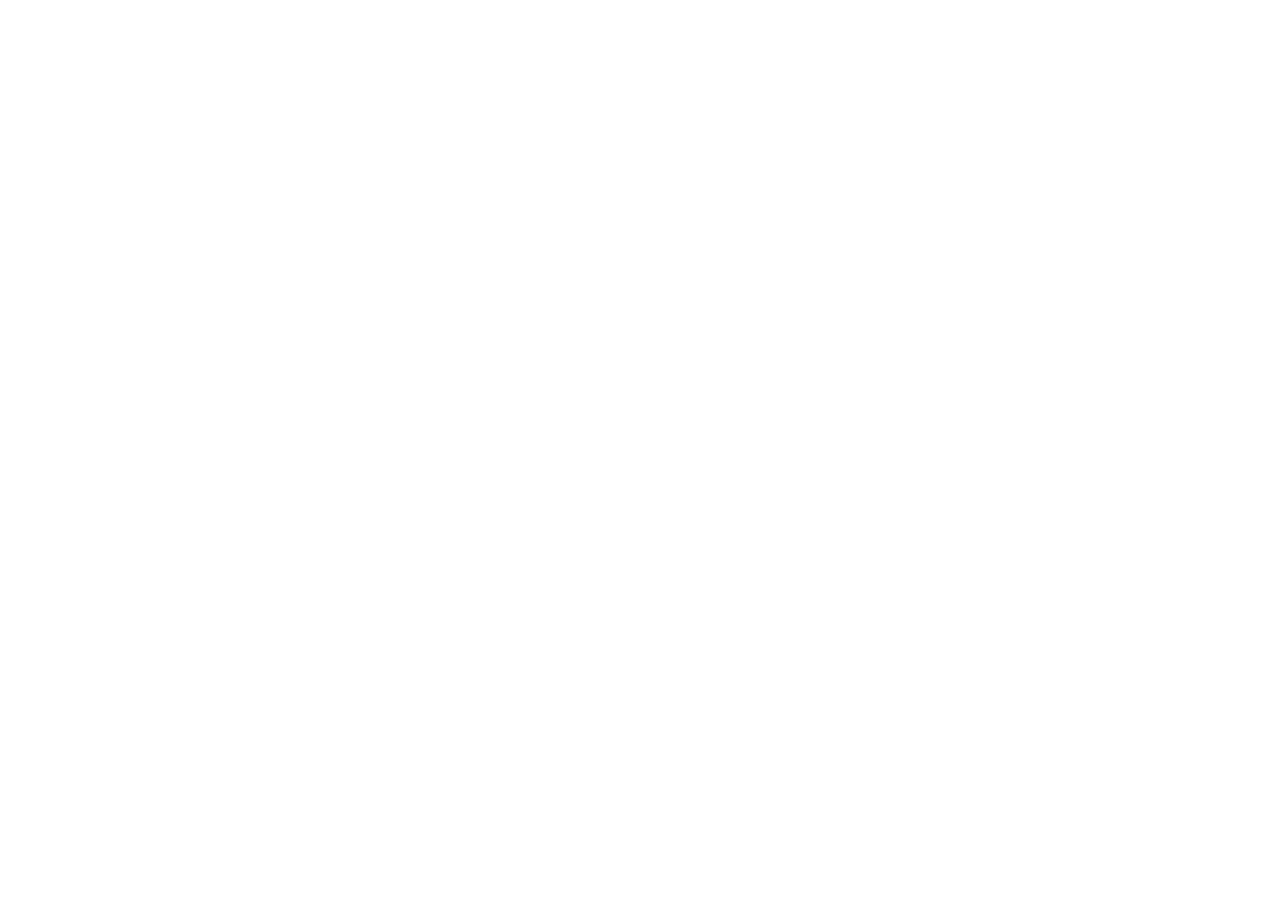
==== FrontEnd/login.html @ 883267e2 "modification css nav" ====
<!DOCTYPE html>
<html lang="fr">
    <head>
        <meta charset="UTF-8">
        <title>Login - Sophie Bluel</title>
        <meta name="viewport" content="width=device-width, initial-scale=1.0">
        <link rel="preconnect" href="https://fonts.googleapis.com">
        <link rel="preconnect" href="https://fonts.gstatic.com" crossorigin>
        <link href="https://fonts.googleapis.com/css2?family=Syne:wght@700;800&family=Work+Sans&display=swap" rel="stylesheet">
        <meta name="description" content="">
        <link rel="stylesheet" href="./assets/style.css">
        <script src="connexion.js"></script>
    </head>
</html>
---- FrontEnd/assets/style.css ----
/* http://meyerweb.com/eric/tools/css/reset/
   v2.0 | 20110126
   License: none (public domain)
*/

html, body, div, span, applet, object, iframe,
h1, h2, h3, h4, h5, h6, p, blockquote, pre,
a, abbr, acronym, address, big, cite, code,
del, dfn, em, img, ins, kbd, q, s, samp,
small, strike, strong, sub, sup, tt, var,
b, u, i, center,
dl, dt, dd, ol, ul, li,
fieldset, form, label, legend,
table, caption, tbody, tfoot, thead, tr, th, td,
article, aside, canvas, details, embed,
figure, figcaption, footer, header, hgroup,
menu, nav, output, ruby, section, summary,
time, mark, audio, video {
	margin: 0;
	padding: 0;
	border: 0;
	font-size: 100%;
	font: inherit;
	vertical-align: baseline;
}
/* HTML5 display-role reset for older browsers */
article, aside, details, figcaption, figure,
footer, header, hgroup, menu, nav, section {
	display: block;
}
body {
	line-height: 1;
}
ol, ul {
	list-style: none;
}
blockquote, q {
	quotes: none;
}
blockquote:before, blockquote:after,
q:before, q:after {
	content: '';
	content: none;
}
table {
	border-collapse: collapse;
	border-spacing: 0;
}

/** end reset css**/

body {
	max-width: 1140px;
	margin:auto;
	font-family: 'Work Sans' ;
	font-size: 14px;
}

/** Header **/

header {
	display: flex;
	justify-content: space-between;
	margin: 50px 0;
	height: 42px;
}

h1{
	display: flex;
	flex-direction: column;
	justify-content: space-between;
	font-family: 'Syne';
	font-size: 22px;
	font-weight: 800;
	color: #B1663C
}

h1 > span {
	font-family: 'Work Sans';
	font-weight: 400;
	font-size:10px;
	letter-spacing: 0.1em;
	text-transform: uppercase;
}

nav ul {
	display: flex;
	align-items: center;
	justify-content: center;
	list-style-type: none;
}

nav li {
	padding: 10px 30px;
	font-size: 16px;
	font-weight: 400;
}

li:hover {
	color: #000000;
	font-weight: 700;
}

nav li img {
	font-size: 19px;
	width: 19px;
	height: 19px;
}

/** Main **/

main {
	padding: 0 100px;
}

/** Sections **/

h2{
	font-family: 'Syne';
	font-weight: 700;
	font-size: 30px;
	color: #1D6154;
}

section {
	margin: 50px 0
}

/** Introduction **/

#introduction {
	display: flex;
	align-items: center;
	
}
#introduction figure {
	flex: 1
}
#introduction img {
	display: block;
	margin: 0px;
	width: 474px;
}

#introduction article {
	flex: 1;
	padding: 0 60px;
}

#introduction h2 {
	margin-bottom: 1em;
}

#introduction p {
	margin-bottom: 1.5em;
	width: 404px;
	font-size: 14px;
}

/** Portfolio **/

#portfolio h2 {
	text-align: center;
	margin-bottom: 1em;
}

.filters {
	display: flex;
	flex-direction: row;
	justify-content: center;
	align-items: center;
	margin-bottom: 2em;
	gap: 10px;
}

.filters button{
	color: #1D6154;
	border: 1px solid #1D6154;
	border-radius: 60px;
	background-color: white;
	height: 37px;
	font-family: 'Syne';
	font-size: 16px;
	font-weight: 700;
	min-width: 100px;
	padding: 0 10px
}

.filters .filtre-actif{
	background-color: #1D6154;
	color: white;
}

.gallery {
	width: 100%;
	display: grid;
	grid-template-columns: 1fr 1fr 1fr;
	grid-column-gap: 20px;
	grid-row-gap: 20px;
}

.gallery img {
	width: 100%;

}

/** Contact **/

#contact {
	width: 50%;
margin: auto;
}
#contact > * {
	text-align: center;

}
#contact h2{
	margin-bottom: 20px;
}
#contact form {
	text-align: left;
	margin-top:30px;
	display: flex;
	flex-direction: column;
}

#contact input {
	height: 50px;
	font-size: 1.2em;
	border: none;
	box-shadow: 0px 4px 14px rgba(0, 0, 0, 0.09);
}
#contact label {
	margin: 2em 0 1em 0;
}
#contact textarea {
	border: none;
	box-shadow: 0px 4px 14px rgba(0, 0, 0, 0.09);
}

input[type="submit"]{
	font-family: 'Syne';
	font-weight: 700;
	color: white;
	background-color: #1D6154;
	margin : 2em auto ;
	width: 180px;
	text-align: center;
	border-radius: 60px ;
}

/** Footer **/

footer nav ul {
	display: flex;
	justify-content: flex-end;
	margin: 2em
}
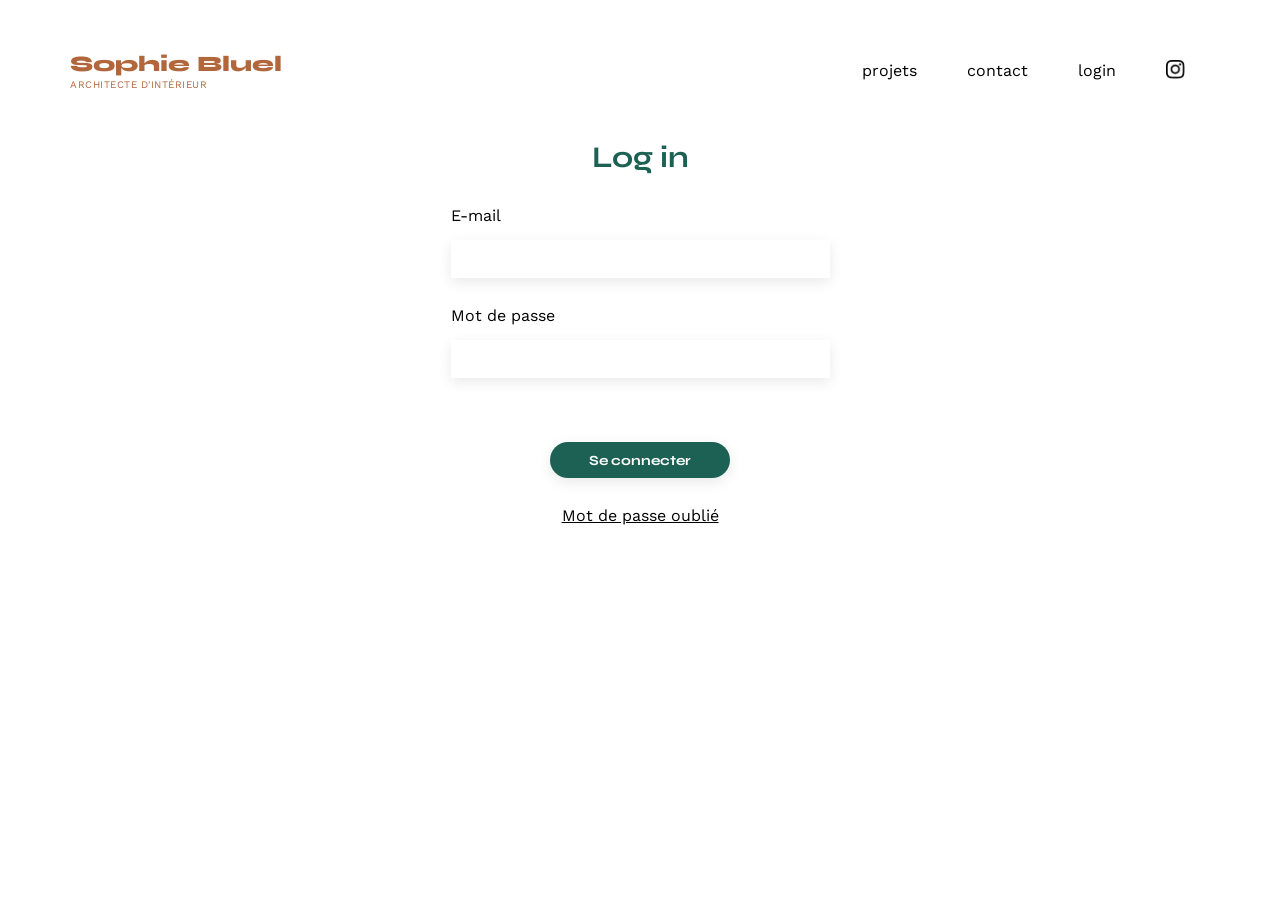
==== commit bb3ede9c: "creation login html et css" ====
--- a/FrontEnd/login.html
+++ b/FrontEnd/login.html
@@ -9,6 +9,32 @@
         <link href="https://fonts.googleapis.com/css2?family=Syne:wght@700;800&family=Work+Sans&display=swap" rel="stylesheet">
         <meta name="description" content="">
         <link rel="stylesheet" href="./assets/style.css">
+        <link rel="stylesheet" href="login.css">
         <script src="connexion.js"></script>
     </head>
+    <body>
+        <header>
+            <h1>Sophie Bluel <span>Architecte d'intérieur</span></h1>
+            <nav>
+                <ul>
+                    <li><a href="#portfolio">projets</a></li>
+                    <li><a href="#contact">contact</a></li>
+                    <li><a href="login.html" target="_blank">login</a></li>
+                    <li><a href="#"><img src="assets\icons\Vector.png" alt="Instagram"></a></li>
+                </ul>
+            </nav>
+        </header>
+        <main>
+            <section id="login-section">
+                <h2>Log in</h2>
+                <form id="login-form" action="#" method="post">
+                    <label for="email">E-mail</label>
+                    <input type="text" name="email" id="email" class="text-input" required>
+                    <label for="password">Mot de passe</label>
+                    <input type="password" name="password" id="password" class="text-input" required>
+                    <input type="submit" value="Se connecter">
+                    <a href="#">Mot de passe oublié</a>
+            </section>
+        </main>
+    </body>
 </html>
--- a/FrontEnd/assets/style.css
+++ b/FrontEnd/assets/style.css
@@ -68,7 +68,7 @@
 h1{
 	display: flex;
 	flex-direction: column;
-	justify-content: space-between;
+	justify-content: space-around;
 	font-family: 'Syne';
 	font-size: 22px;
 	font-weight: 800;
@@ -79,7 +79,7 @@
 	font-family: 'Work Sans';
 	font-weight: 400;
 	font-size:10px;
-	letter-spacing: 0.1em;
+	letter-spacing: 0.05em;
 	text-transform: uppercase;
 }
 
@@ -91,22 +91,33 @@
 }
 
 nav li {
-	padding: 10px 30px;
+	padding: 10px 25px;
 	font-size: 16px;
 	font-weight: 400;
-}
-
-li:hover {
+	text-decoration: none;
+}
+
+nav li a:visited, nav li a {
+	color: inherit;
+	text-decoration: none;
+}
+
+li:hover, li a:hover {
 	color: #000000;
 	font-weight: 700;
-}
-
-nav li img {
-	font-size: 19px;
+	text-decoration: none;
+}
+
+nav li  a img {
 	width: 19px;
 	height: 19px;
 }
 
+nav li a img:hover{
+	color: #000000;
+	font-weight: 700;
+}
+
 /** Main **/
 
 main {
@@ -123,7 +134,7 @@
 }
 
 section {
-	margin: 50px 0
+	margin: 140px 0
 }
 
 /** Introduction **/
@@ -144,7 +155,7 @@
 
 #introduction article {
 	flex: 1;
-	padding: 0 60px;
+	padding: 0 70px;
 }
 
 #introduction h2 {
@@ -155,13 +166,14 @@
 	margin-bottom: 1.5em;
 	width: 404px;
 	font-size: 14px;
+	font-weight: 400;
 }
 
 /** Portfolio **/
 
 #portfolio h2 {
 	text-align: center;
-	margin-bottom: 1em;
+	margin-bottom: 1.5em;
 }
 
 .filters {
@@ -169,7 +181,7 @@
 	flex-direction: row;
 	justify-content: center;
 	align-items: center;
-	margin-bottom: 2em;
+	margin-bottom: 3.5em;
 	gap: 10px;
 }
 
@@ -204,35 +216,48 @@
 
 }
 
+.gallery figcaption {
+	margin-top: 5px;
+}
+
 /** Contact **/
 
 #contact {
 	width: 50%;
-margin: auto;
+	margin: auto;
+	width: 379px;
 }
 #contact > * {
 	text-align: center;
-
+	font-size: 16px;
+	font-weight: 400;
 }
 #contact h2{
 	margin-bottom: 20px;
+	font-size: 30px;
+	font-weight: 700;
 }
 #contact form {
 	text-align: left;
-	margin-top:30px;
 	display: flex;
 	flex-direction: column;
 }
 
 #contact input {
-	height: 50px;
-	font-size: 1.2em;
+	height: 36px;
+	font-size: 14px;
 	border: none;
 	box-shadow: 0px 4px 14px rgba(0, 0, 0, 0.09);
-}
+	margin-bottom: 1em;
+}
+
+
+
 #contact label {
 	margin: 2em 0 1em 0;
-}
+	
+}
+
 #contact textarea {
 	border: none;
 	box-shadow: 0px 4px 14px rgba(0, 0, 0, 0.09);
@@ -247,6 +272,12 @@
 	width: 180px;
 	text-align: center;
 	border-radius: 60px ;
+	margin-top: 50px;
+}
+
+input[type="submit"]:hover {
+	cursor: pointer;
+	background-color: #0E2F28;
 }
 
 /** Footer **/
--- a/FrontEnd/login.css
+++ b/FrontEnd/login.css
@@ -0,0 +1,61 @@
+#login-section {
+	width: 50%;
+	margin: auto;
+    width: 379px;
+}
+#login-section > * {
+	text-align: center;
+	font-size: 16px;
+	font-weight: 400;
+}
+#login-section h2{
+	margin-bottom: 20px;
+	font-size: 30px;
+	font-weight: 700;
+}
+#login-section form {
+	text-align: left;
+	display: flex;
+	flex-direction: column;
+}
+
+#login-section input {
+	height: 36px;
+	font-size: 14px;
+	border: none;
+	box-shadow: 0px 4px 14px rgba(0, 0, 0, 0.09);
+	margin-bottom: 1em;
+}
+
+#login-section a{
+    color: #000000;
+    display: block;
+    text-align: center;
+    margin-top: 1em;
+}
+
+#login-section label {
+	margin: 1em 0 1em 0;
+}
+
+#login-section textarea {
+	border: none;
+	box-shadow: 0px 4px 14px rgba(0, 0, 0, 0.09);
+}
+
+input[type="submit"]{
+	font-family: 'Syne';
+	font-weight: 700;
+	color: white;
+	background-color: #1D6154;
+	margin : 2em auto ;
+	width: 180px;
+	text-align: center;
+	border-radius: 60px ;
+	margin-top: 50px;
+}
+
+input[type="submit"]:hover {
+	cursor: pointer;
+	background-color: #0E2F28;
+}
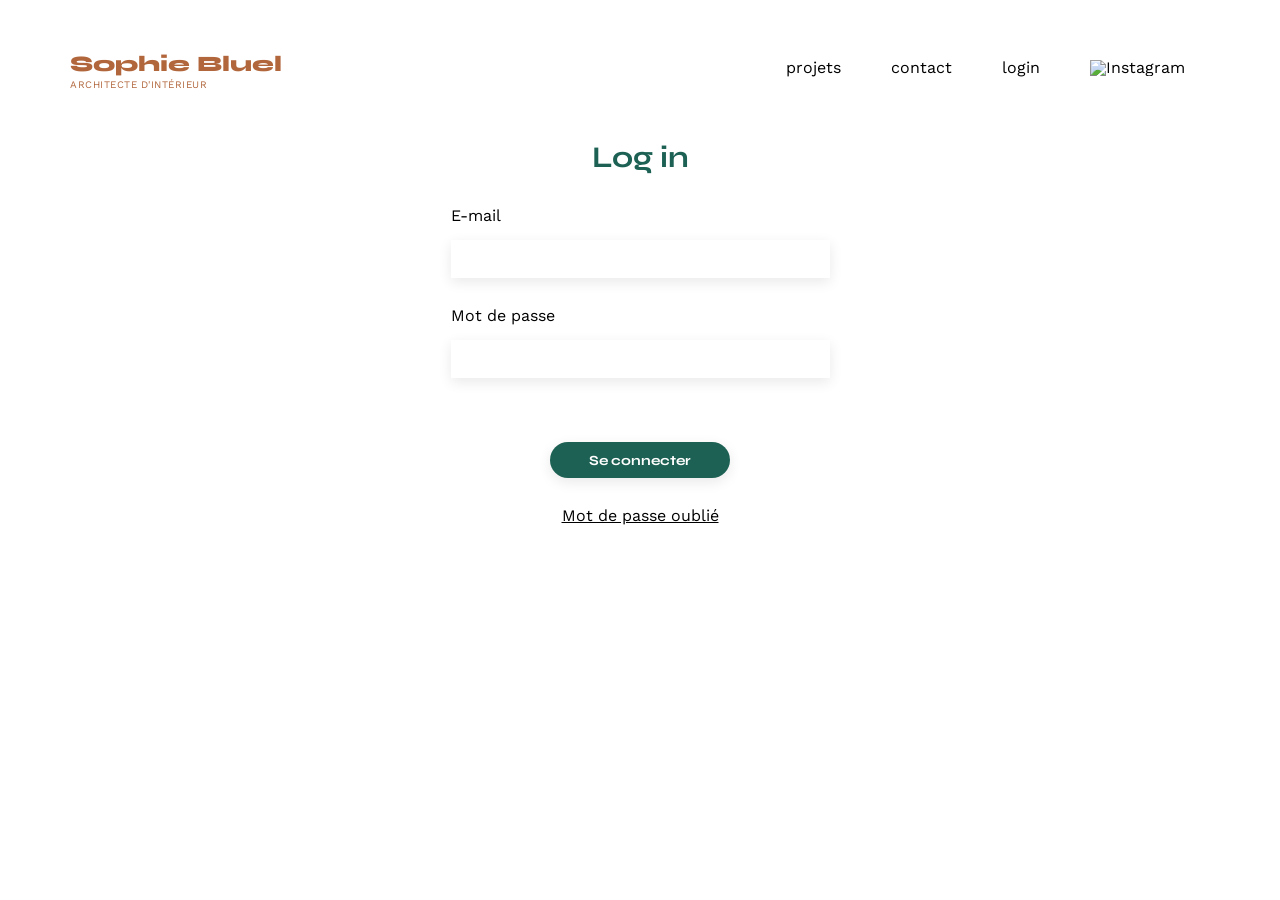
==== commit 7d3bee73: "realisation login et lien nav" ====
--- a/FrontEnd/login.html
+++ b/FrontEnd/login.html
@@ -11,16 +11,17 @@
         <link rel="stylesheet" href="./assets/style.css">
         <link rel="stylesheet" href="login.css">
         <script src="connexion.js"></script>
+        <script src="script.js"></script>
     </head>
     <body>
         <header>
             <h1>Sophie Bluel <span>Architecte d'intérieur</span></h1>
             <nav>
                 <ul>
-                    <li><a href="#portfolio">projets</a></li>
-                    <li><a href="#contact">contact</a></li>
+                    <li><a href="index.html" target="_blank">projets</a></li>
+                    <li><a href="index.html#contact" target="_blank">contact</a></li>
                     <li><a href="login.html" target="_blank">login</a></li>
-                    <li><a href="#"><img src="assets\icons\Vector.png" alt="Instagram"></a></li>
+                    <li><a href="#"><img src="assets\icons\instagram.png" alt="Instagram"></a></li>
                 </ul>
             </nav>
         </header>
--- a/FrontEnd/assets/style.css
+++ b/FrontEnd/assets/style.css
@@ -108,14 +108,9 @@
 	text-decoration: none;
 }
 
-nav li  a img {
+nav img {
 	width: 19px;
 	height: 19px;
-}
-
-nav li a img:hover{
-	color: #000000;
-	font-weight: 700;
 }
 
 /** Main **/
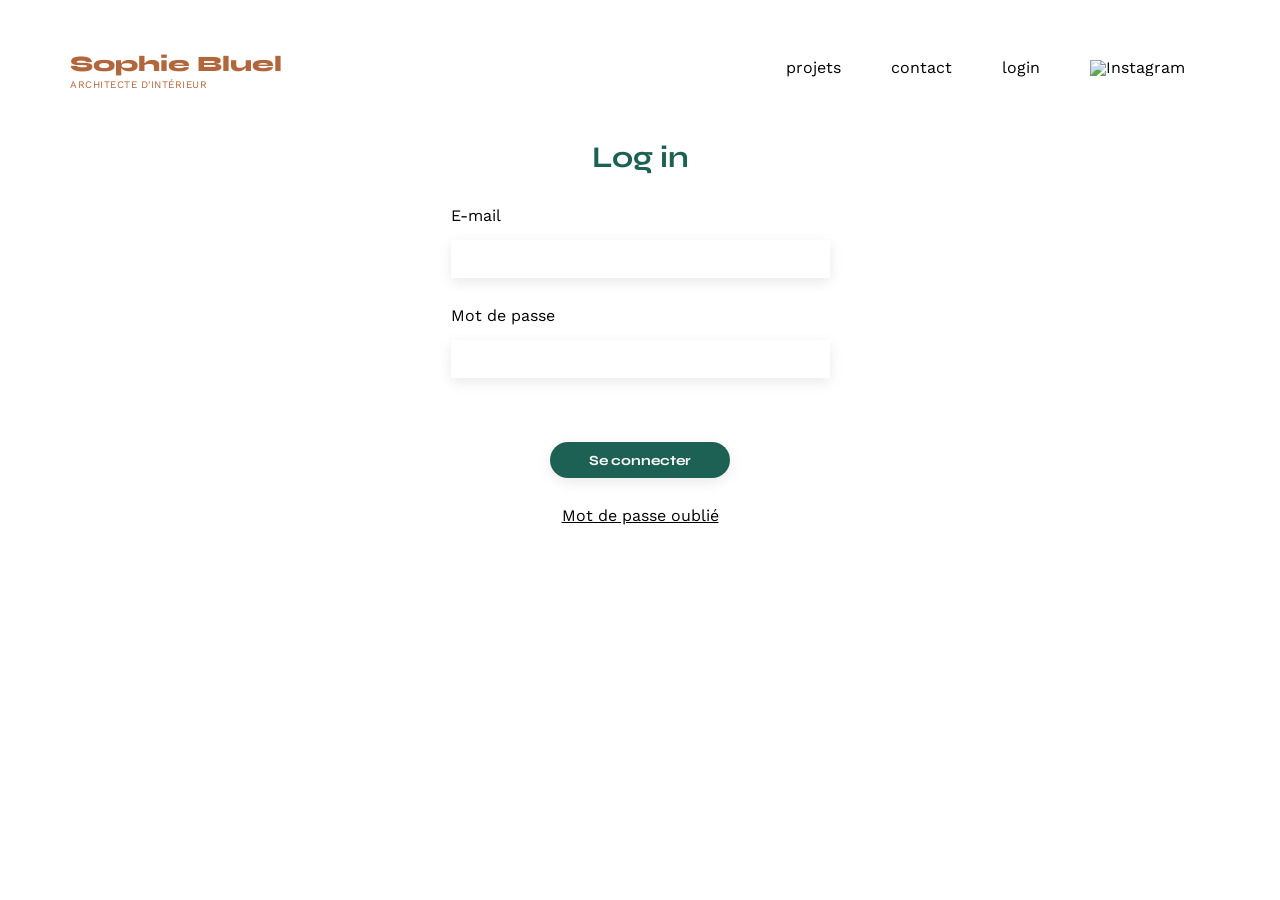
==== commit 5778f005: "ajout listener log in" ====
--- a/FrontEnd/login.html
+++ b/FrontEnd/login.html
@@ -10,8 +10,7 @@
         <meta name="description" content="">
         <link rel="stylesheet" href="./assets/style.css">
         <link rel="stylesheet" href="login.css">
-        <script src="connexion.js"></script>
-        <script src="script.js"></script>
+        <script type="module" src="script.js"></script>
     </head>
     <body>
         <header>
@@ -28,7 +27,7 @@
         <main>
             <section id="login-section">
                 <h2>Log in</h2>
-                <form id="login-form" action="#" method="post">
+                <form id="login-form"  method="post">
                     <label for="email">E-mail</label>
                     <input type="text" name="email" id="email" class="text-input" required>
                     <label for="password">Mot de passe</label>
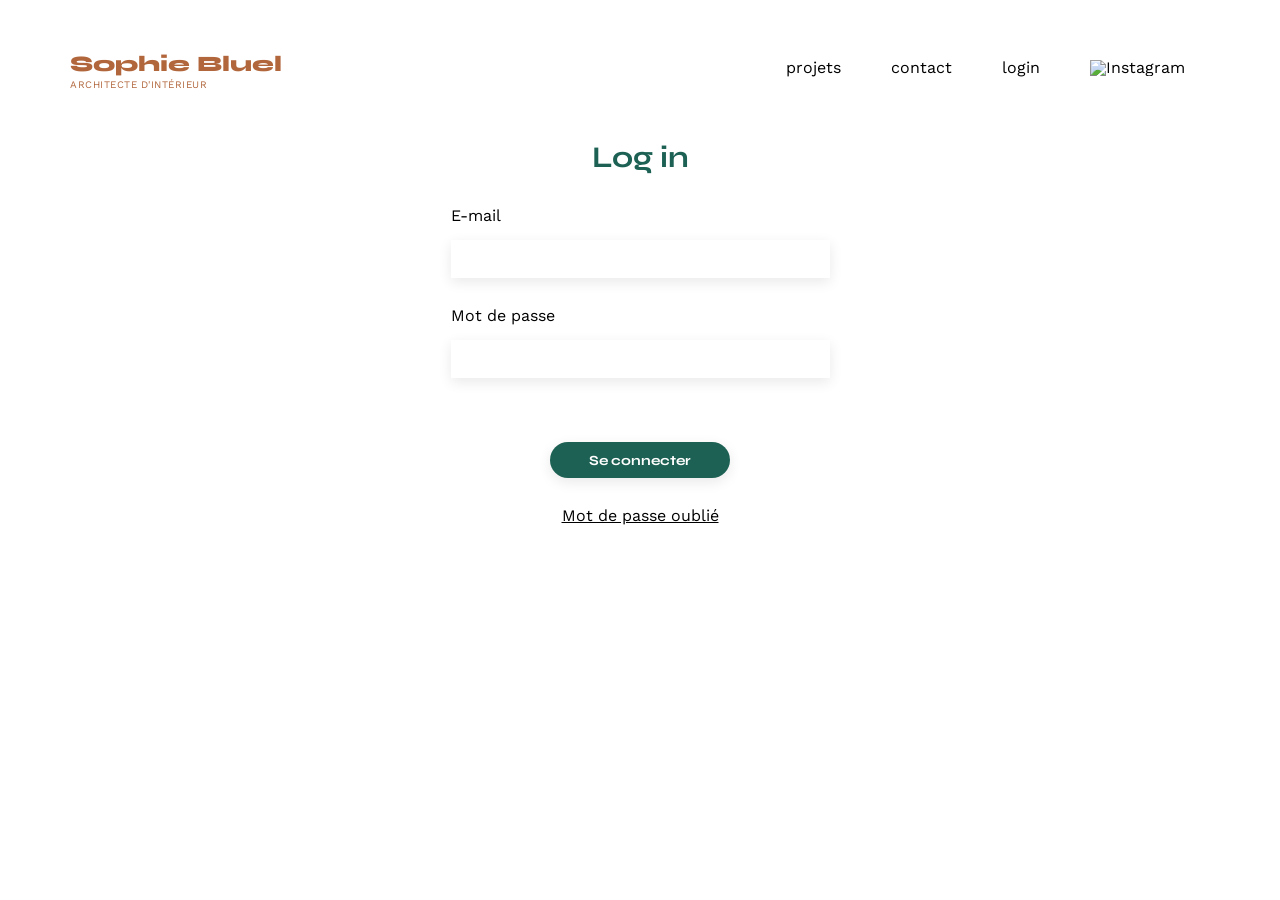
==== commit 292ca4d5: "renvoie page accueil connexion + message erreur" ====
--- a/FrontEnd/login.html
+++ b/FrontEnd/login.html
@@ -10,7 +10,7 @@
         <meta name="description" content="">
         <link rel="stylesheet" href="./assets/style.css">
         <link rel="stylesheet" href="login.css">
-        <script type="module" src="script.js"></script>
+        <script type="module" src="connexion.js"></script>
     </head>
     <body>
         <header>
--- a/FrontEnd/login.css
+++ b/FrontEnd/login.css
@@ -58,4 +58,10 @@
 input[type="submit"]:hover {
 	cursor: pointer;
 	background-color: #0E2F28;
+}
+
+#login-section form span {
+	display: block;
+	margin-top: 1em;
+	text-align: center;
 }
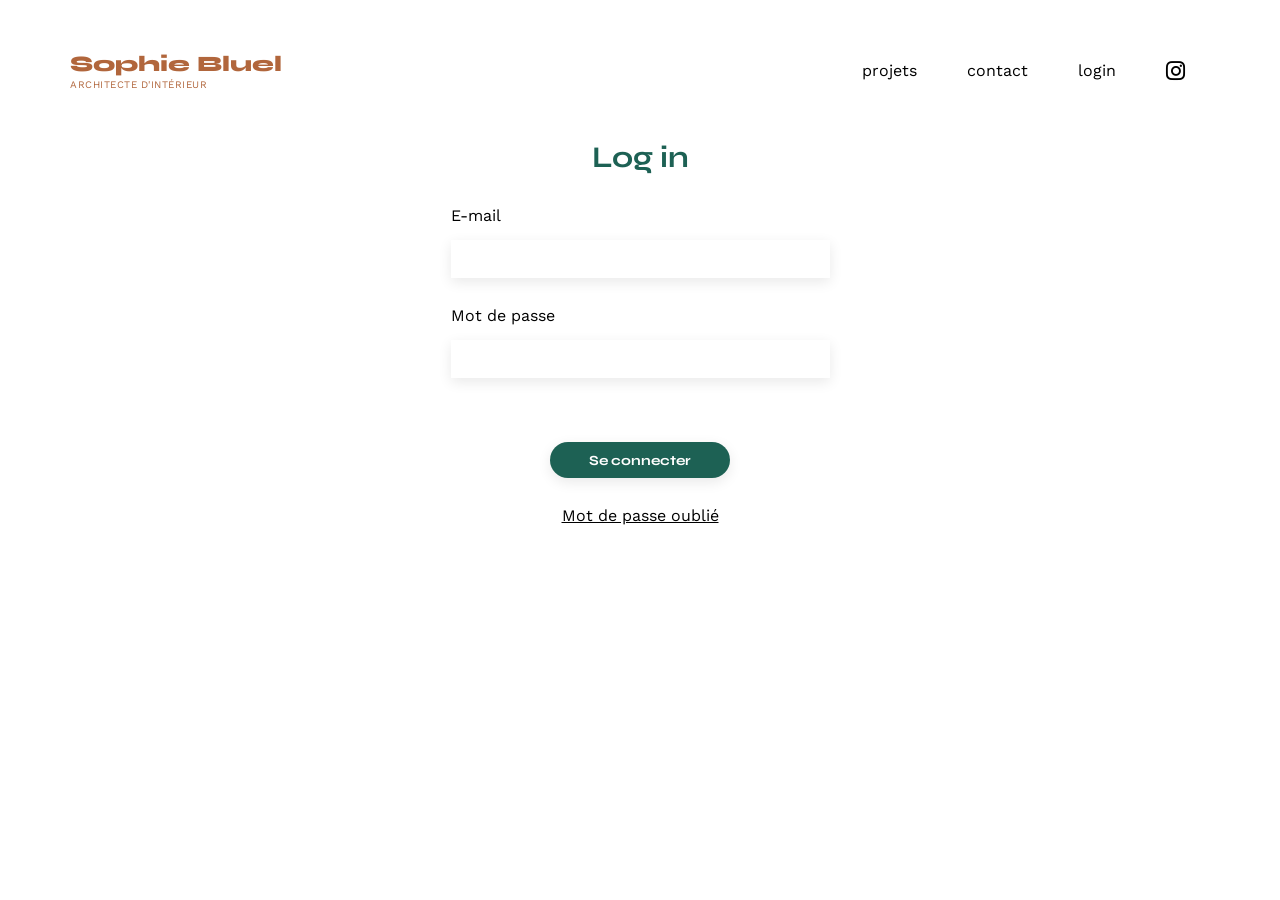
==== commit 0dcc6a21: "test erreur champ log in et debut modal" ====
--- a/FrontEnd/login.html
+++ b/FrontEnd/login.html
@@ -7,6 +7,7 @@
         <link rel="preconnect" href="https://fonts.googleapis.com">
         <link rel="preconnect" href="https://fonts.gstatic.com" crossorigin>
         <link href="https://fonts.googleapis.com/css2?family=Syne:wght@700;800&family=Work+Sans&display=swap" rel="stylesheet">
+        <link rel="stylesheet" href="https://cdnjs.cloudflare.com/ajax/libs/font-awesome/6.5.0/css/all.min.css"/>
         <meta name="description" content="">
         <link rel="stylesheet" href="./assets/style.css">
         <link rel="stylesheet" href="login.css">
@@ -20,7 +21,7 @@
                     <li><a href="index.html" target="_blank">projets</a></li>
                     <li><a href="index.html#contact" target="_blank">contact</a></li>
                     <li><a href="login.html" target="_blank">login</a></li>
-                    <li><a href="#"><img src="assets\icons\instagram.png" alt="Instagram"></a></li>
+                    <li><a href="#" title="instagram"><i class="fa-brands fa-instagram"></i></a></li>
                 </ul>
             </nav>
         </header>
@@ -29,11 +30,12 @@
                 <h2>Log in</h2>
                 <form id="login-form"  method="post">
                     <label for="email">E-mail</label>
-                    <input type="text" name="email" id="email" class="text-input" required>
+                    <input type="email" name="email" id="email" class="text-input">
                     <label for="password">Mot de passe</label>
-                    <input type="password" name="password" id="password" class="text-input" required>
+                    <input type="password" name="password" id="password" class="text-input">
                     <input type="submit" value="Se connecter">
                     <a href="#">Mot de passe oublié</a>
+                </form>
             </section>
         </main>
     </body>
--- a/FrontEnd/assets/style.css
+++ b/FrontEnd/assets/style.css
@@ -56,6 +56,22 @@
 	font-size: 14px;
 }
 
+.edit-bar {
+	align-items: center;
+	justify-content: center;
+	background-color: #000000;
+	color: #FFFFFF;
+	font-family: 'Work Sans';
+	font-size: 16px;
+	font-weight: 400;
+	height: 59px;
+	width: 100%;
+	position: fixed;
+	top: 0;
+	left: 0;
+	gap: 10px;
+}
+
 /** Header **/
 
 header {
@@ -102,15 +118,14 @@
 	text-decoration: none;
 }
 
-li:hover, li a:hover {
+li:hover, li i:hover {
 	color: #000000;
 	font-weight: 700;
 	text-decoration: none;
 }
 
-nav img {
-	width: 19px;
-	height: 19px;
+.fa-brands {
+	font-size: 22px;
 }
 
 /** Main **/
@@ -171,8 +186,34 @@
 	margin-bottom: 1.5em;
 }
 
+.portfolio-header {
+	display: flex;
+	flex-direction: row;
+	justify-content: center;
+	align-items: center;
+	margin-bottom: 3em;
+	margin-left: 150px;
+}
+
+.edit-btn {
+	background-color: #FFFFFF;
+	border: none;
+	padding: 10px 30px;
+	cursor: pointer;
+	margin-bottom: 3em;;
+}
+
+.portfolio-header a{
+	color: #000000;
+	text-decoration: none;
+	display: flex;
+	gap: 10px;
+	font-family: 'Work Sans';
+	font-size: 14px;
+	text-align: center;
+}
+
 .filters {
-	display: flex;
 	flex-direction: row;
 	justify-content: center;
 	align-items: center;
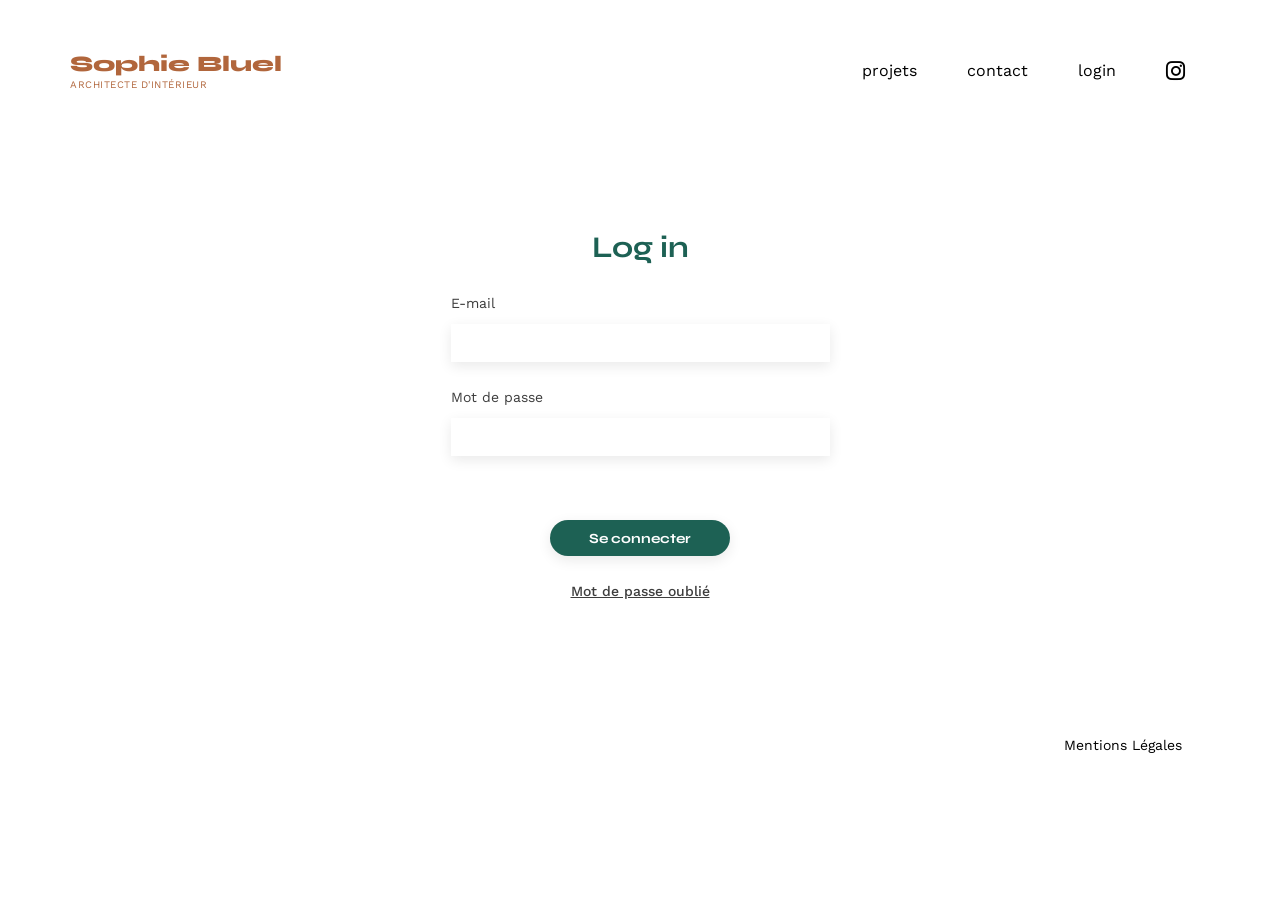
==== commit d6885fd1: "refresh message erreur login" ====
--- a/FrontEnd/login.html
+++ b/FrontEnd/login.html
@@ -38,5 +38,12 @@
                 </form>
             </section>
         </main>
+        <footer>
+            <nav>
+                <ul>
+                    <li>Mentions Légales</li>
+                </ul>
+            </nav>
+        </footer>
     </body>
 </html>
--- a/FrontEnd/assets/style.css
+++ b/FrontEnd/assets/style.css
@@ -51,9 +51,13 @@
 
 body {
 	max-width: 1140px;
-	margin:auto;
+	margin: auto;
 	font-family: 'Work Sans' ;
 	font-size: 14px;
+}
+
+body.no-scroll {
+	overflow: hidden;
 }
 
 .edit-bar {
@@ -106,7 +110,7 @@
 	list-style-type: none;
 }
 
-nav li {
+header li {
 	padding: 10px 25px;
 	font-size: 16px;
 	font-weight: 400;
@@ -118,7 +122,7 @@
 	text-decoration: none;
 }
 
-li:hover, li i:hover {
+li:hover, li i:hover{
 	color: #000000;
 	font-weight: 700;
 	text-decoration: none;
@@ -143,20 +147,19 @@
 	color: #1D6154;
 }
 
-section {
-	margin: 140px 0
-}
 
 /** Introduction **/
 
 #introduction {
 	display: flex;
 	align-items: center;
-	
-}
+	margin: 140px 0;	
+}
+
 #introduction figure {
 	flex: 1
 }
+
 #introduction img {
 	display: block;
 	margin: 0px;
@@ -186,34 +189,8 @@
 	margin-bottom: 1.5em;
 }
 
-.portfolio-header {
-	display: flex;
-	flex-direction: row;
-	justify-content: center;
-	align-items: center;
-	margin-bottom: 3em;
-	margin-left: 150px;
-}
-
-.edit-btn {
-	background-color: #FFFFFF;
-	border: none;
-	padding: 10px 30px;
-	cursor: pointer;
-	margin-bottom: 3em;;
-}
-
-.portfolio-header a{
-	color: #000000;
-	text-decoration: none;
-	display: flex;
-	gap: 10px;
-	font-family: 'Work Sans';
-	font-size: 14px;
-	text-align: center;
-}
-
 .filters {
+	display: flex;
 	flex-direction: row;
 	justify-content: center;
 	align-items: center;
@@ -244,23 +221,292 @@
 	display: grid;
 	grid-template-columns: 1fr 1fr 1fr;
 	grid-column-gap: 20px;
-	grid-row-gap: 20px;
+	grid-row-gap: 15px;
 }
 
 .gallery img {
 	width: 100%;
-
 }
 
 .gallery figcaption {
 	margin-top: 5px;
 }
 
+/** Portfolio mode edition **/
+
+.portfolio-header {
+	display: flex;
+	flex-direction: row;
+	justify-content: center;
+	align-items: center;
+	margin-bottom: 3em;
+	margin-left: 150px;
+}
+
+.edit-btn {
+	background-color: #FFFFFF;
+	border: none;
+	padding: 10px 30px;
+	cursor: pointer;
+	margin-bottom: 3em;;
+}
+
+.portfolio-header a{
+	color: #000000;
+	text-decoration: none;
+	display: flex;
+	gap: 10px;
+	font-family: 'Work Sans';
+	font-size: 14px;
+	text-align: center;
+}
+
+/** Modal **/
+
+.modal1, .modal2 {
+	overflow-y: auto;
+	display: flex;
+	position: fixed;
+	top:0;
+	left:0;
+	width: 100%;
+	height: 100%;
+	background-color: rgba(0, 0, 0, 0.3);
+	align-items: center;
+	justify-content: center;
+}
+
+.modal-content, .modal2-content {
+	display: flex;
+	flex-direction: column;
+	padding: 20px 0px 0px 0px;
+	align-items: center;
+	background-color: #FFFFFF;
+	width: 630px;
+	height: 688px;
+	margin:auto;
+	border-radius: 10px;
+}
+
+.modal-content button.js-modal-close, .modal2-content button.js-modal2-close {
+	border: none;
+	background-color: #FFFFFF;
+	width: 24px;
+	height: 24px;
+	margin-left: auto;
+	margin-right: 40px;
+}
+
+.modal2-content button.js-modal-back {
+	border: none;
+	background-color: #FFFFFF;
+	width: 21px;
+	height: 21px;
+	margin-left: 40px;
+	margin-right: auto;
+	align-self: flex-start;
+}
+
+.modal2-content .close-and-back {
+	display: flex;
+	flex-direction: row;
+	width: 100%;
+	align-items: center;
+	justify-content: space-between;
+}
+
+.modal-content i, .modal2-content i {
+	font-size: 18px;
+	display: flex;
+	align-items: center;
+	cursor: pointer;
+}
+
+.modal-content button:active {
+	border: none;
+	text-decoration: none;
+}
+
+.modal-content h1, .modal2-content h1 {
+	font-family: 'Work Sans';
+	font-size: 26px;
+	font-weight: 400;
+	text-align: center;
+	color: #000000;
+	margin-top: 15px; 	
+}
+
+.gallery-modal {
+	display: grid;
+	grid-template-columns: 1fr 1fr 1fr 1fr 1fr;
+	border-bottom: #B3B3B3 solid 1px;
+	padding: 0px 0px 50px 0px;
+	margin-top: 50px;
+}
+
+ .img-container img {
+	width: 77px;
+	height: 103px;
+	padding: 0px 5px 25px 5px;
+}
+
+.img-container {
+	position: relative;
+	display: inline-block;
+}
+
+.delete-button {
+	position: absolute;
+	top: 5px;
+	right: 10px;
+	background: #000000;
+	color:#FFFFFF;
+	border: none;
+	border-radius: 2px; 
+	width: 17px;
+	height: 17px;
+	display: flex;
+	align-items: center;
+	justify-content: center;
+	cursor: pointer;
+}
+
+.delete-button i {
+	font-size: 10px;
+}
+
+.modal-content button.add-photo-button {
+	width: 237px;
+	height: 36px;
+	border: none;
+	border-radius: 60px;
+	margin-top: 40px ;
+	background-color: #1D6154;
+	display: flex;
+	align-items: center;
+	justify-content: center;
+}
+
+.modal-content a.js-modal2 {
+	color: #FFFFFF;
+	text-decoration: none;
+	font-family: 'Syne';
+	font-size: 14px;
+}
+
+.modal-content button.add-photo-button:hover {
+	background-color: #0E2F28;
+}
+
+.modal2-content .add-works-form {
+	width: 420px;
+	margin: 40px auto 0px auto;
+	display: flex;
+	flex-direction: column;
+	text-align: left;
+	border-bottom: #B3B3B3 solid 1px;
+	padding-bottom: 30px;
+}
+
+.add-works-form .text-input {
+	height: 51px;
+	font-size: 14px;
+	border: none;
+	box-shadow: 0px 4px 14px rgba(0, 0, 0, 0.09);
+	margin-bottom: 1em;
+	font-family: 'Work Sans';
+	font-size: 14px;
+	margin-top: 15px;
+	margin-bottom: 30px;
+	color: #6C6C6C;
+}
+
+.ajout-photo-container {
+	display: flex;
+	flex-direction: column;
+	align-items: center;
+	justify-content: center;
+	width: 420px;
+	height: 169px;
+	background-color: #E8F1F6;
+	border-radius: 3px;
+	text-align: center;
+	font-family: 'Work Sans';
+	font-size: 14px;
+	color: #B9C5CC;
+	margin-bottom: 2em;
+	position: relative;
+	overflow: hidden;
+}
+
+.ajout-photo-container.has-image *:not(img.preview){
+	display: none;
+}
+
+.ajout-photo-container img.preview {
+	max-width: 100%;
+    max-height: 100%;
+    width: auto;
+    height: auto;
+    object-fit: contain;
+}
+
+.ajout-photo-container  i.fa-regular.fa-image {
+	width: 76px;
+	height: 76px;
+	font-size: 68px;
+	color: #B9C5CC;
+	margin-bottom: 5px;
+}
+
+.upload-instructions {
+	border: none;
+	width: 173px;
+	height: 36px;
+	background-color: #CBD6DC;
+	border-radius: 50px;
+	color: #306685;
+	display: flex;
+	align-items: center;
+	justify-content: center;
+	cursor: pointer;
+}
+
+.photo-format-info {
+	margin-top: 10px;
+	font-size: 10px;
+	color: #444444;
+}
+
+#save-changes-button {
+	background-color: #A7A7A7;
+	font-size: 14px;
+	width: 237px;
+	height: 36px;
+	border: none;
+	margin-top: 40px;
+	cursor: default;
+}
+
+#save-changes-button.enabled {
+	background-color: #1D6154;
+	cursor: pointer;
+}
+
+#save-changes-button.enabled:hover {
+	background-color: #0E2F28;
+}	
+
+.modal2-content .save-changes-button:hover {
+	cursor: pointer;
+	background-color: #7A7A7A;
+}
+
 /** Contact **/
 
 #contact {
 	width: 50%;
-	margin: auto;
+	margin: 80px auto;
 	width: 379px;
 }
 #contact > * {
@@ -304,7 +550,7 @@
 	font-weight: 700;
 	color: white;
 	background-color: #1D6154;
-	margin : 2em auto ;
+	margin : 3em auto ;
 	width: 180px;
 	text-align: center;
 	border-radius: 60px ;
--- a/FrontEnd/login.css
+++ b/FrontEnd/login.css
@@ -1,17 +1,20 @@
 #login-section {
 	width: 50%;
-	margin: auto;
+	margin: 140px auto;
     width: 379px;
 }
 #login-section > * {
 	text-align: center;
-	font-size: 16px;
+	font-size: 14px;
 	font-weight: 400;
+	color: #3D3D3D;
 }
+
 #login-section h2{
 	margin-bottom: 20px;
 	font-size: 30px;
 	font-weight: 700;
+	color:#1D6154;
 }
 #login-section form {
 	text-align: left;
@@ -28,10 +31,11 @@
 }
 
 #login-section a{
-    color: #000000;
     display: block;
     text-align: center;
     margin-top: 1em;
+	color: #3d3d3d;
+	font-weight: 500;
 }
 
 #login-section label {
@@ -64,4 +68,12 @@
 	display: block;
 	margin-top: 1em;
 	text-align: center;
+}
+
+/** Footer **/
+
+footer nav ul {
+	display: flex;
+	justify-content: flex-end;
+	margin: 2em
 }
